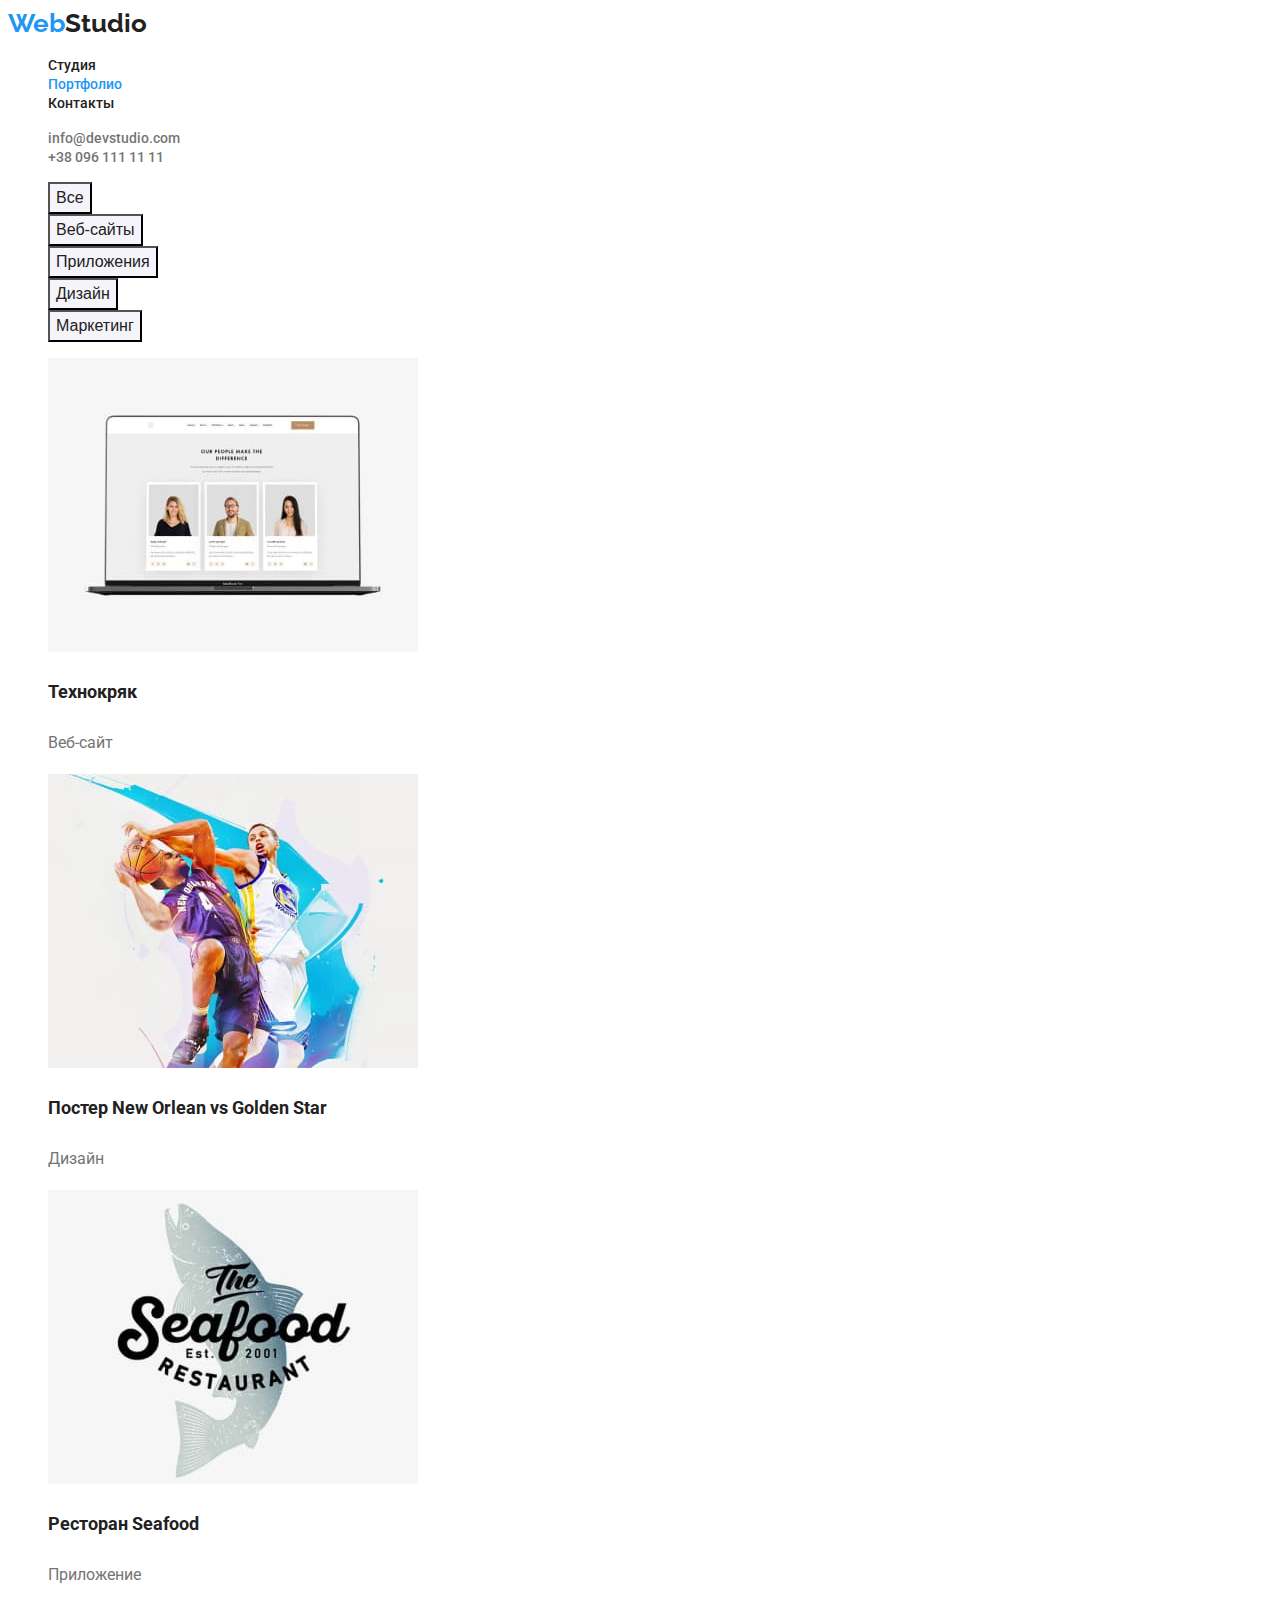
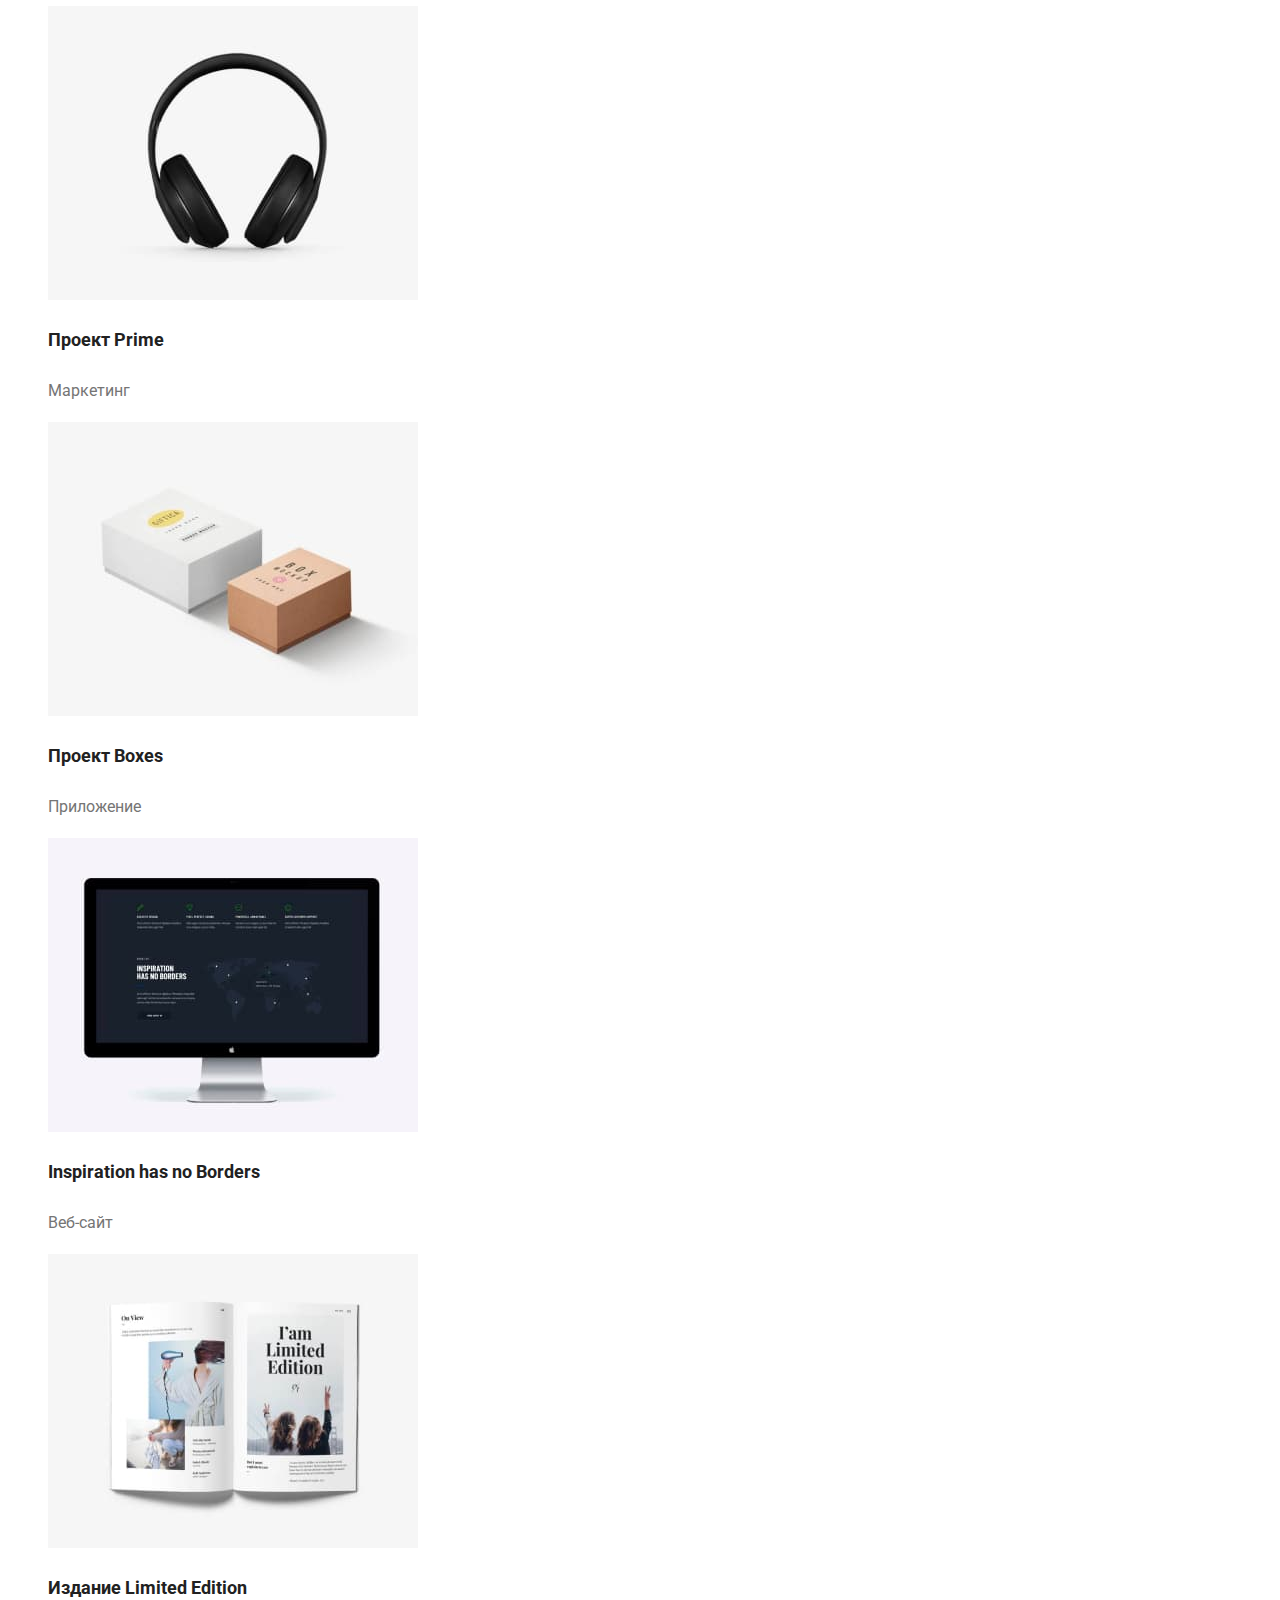
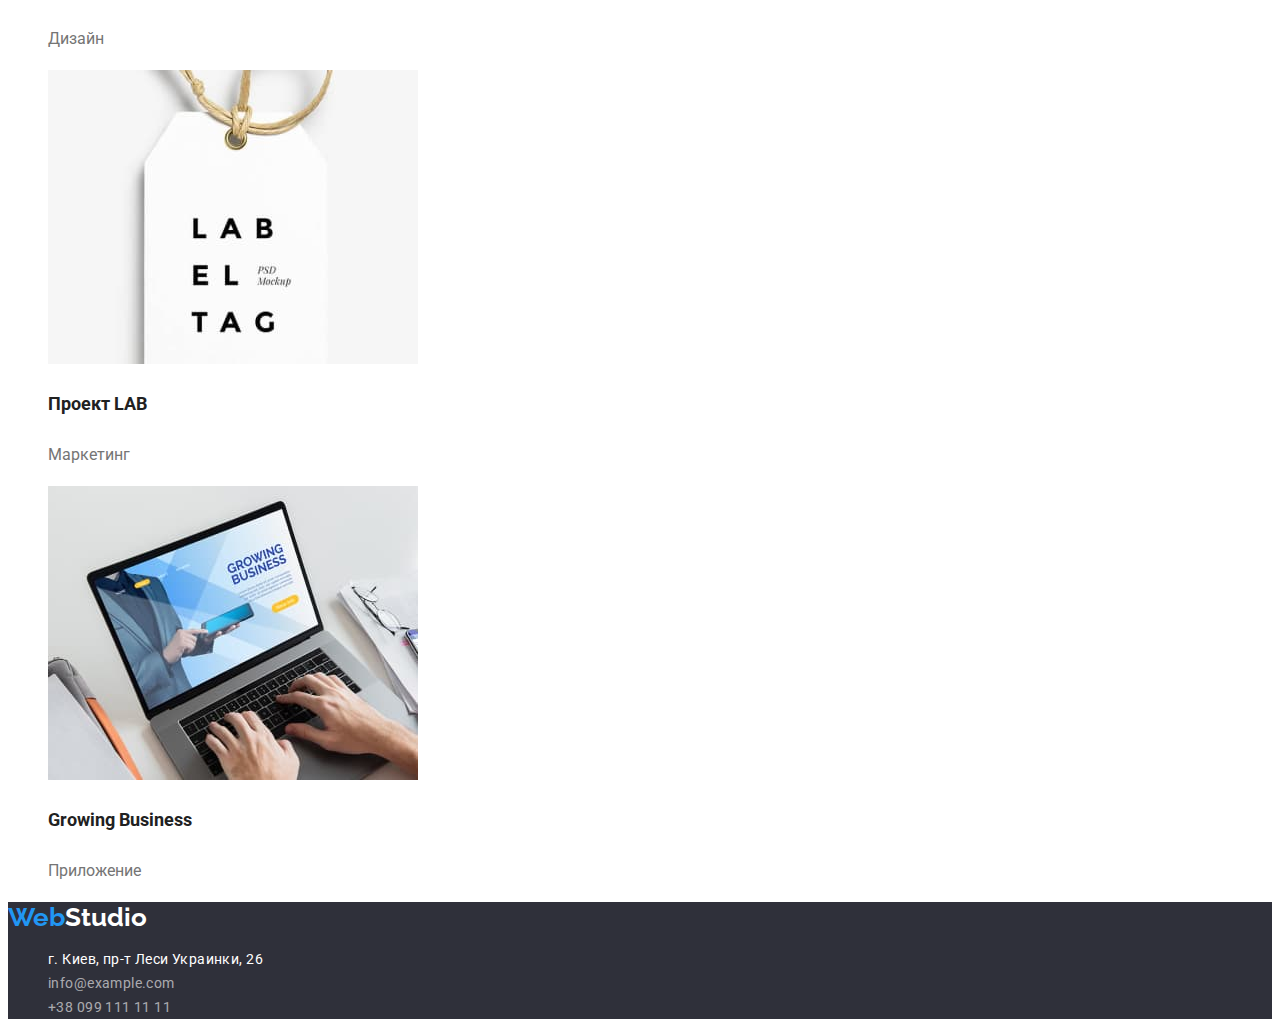
==== portfolio.html @ 24fcafbd "Initial commit" ====
<!DOCTYPE html>
<html lang="ru">
  <head>
    <meta charset="UTF-8" />
    <meta http-equiv="X-UA-Compatible" content="IE=edge" />
    <meta name="viewport" content="width=device-width, initial-scale=1.0" />
    <title>Portfolio</title>
    <link rel="preconnect" href="https://fonts.googleapis.com" />
    <link rel="preconnect" href="https://fonts.gstatic.com" crossorigin />
    <link
      href="https://fonts.googleapis.com/css2?family=Raleway:wght@700&family=Roboto:wght@400;500;700;900&display=swap"
      rel="stylesheet"
    />
    <link rel="stylesheet" href="./css/styles.css" />
  </head>
  <body>
    <!--Верхняя линия-->
    <header>
      <nav>
        <a href="./index.html" class="logo"> <span class="web">Web</span>Studio</a>
        <ul class="site-nav list">
          <li><a href="./index.html" class="link">Студия</a></li>
          <li><a href="./portfolio.html" class="link current">Портфолио</a></li>
          <li><a href="" class="link">Контакты</a></li>
        </ul>
      </nav>
      <ul class="contacts-nav list">
        <li><a href="mailto:info@devstudio.com" class="link">info@devstudio.com</a></li>
        <li><a href="tel:+380961111111" class="link">+38 096 111 11 11</a></li>
      </ul>
    </header>
    <!--Projects-->
    <main>
      <section>
        <h1 class="visually-hidden">Портфолио проектов</h1>
        <ul class="filters list">
          <li>
            <button type="button" class="btn-filters">Все</button>
          </li>
          <li>
            <button type="button" class="btn-filters">Веб-сайты</button>
          </li>
          <li>
            <button type="button" class="btn-filters">Приложения</button>
          </li>
          <li>
            <button type="button" class="btn-filters">Дизайн</button>
          </li>
          <li>
            <button type="button" class="btn-filters">Маркетинг</button>
          </li>
        </ul>
        <h2 class="visually-hidden">Примеры проектов</h2>
        <ul class="project-examples list">
          <li>
            <a class="project-examples-li" href=""
              ><img src="images/project1.jpg" alt="Фото проекта Технокряк" width="370" />
              <h3 class="title-project">Технокряк</h3>
              <p class="project-p">Веб-сайт</p></a
            >
          </li>
          <li>
            <a class="project-examples-li" href="">
              <img
                src="images/project2.jpg"
                alt="Фото постера New Orlean vs Golden Star"
                width="370"
              />
              <h3 class="title-project">Постер New Orlean vs Golden Star</h3>
              <p class="project-p">Дизайн</p>
            </a>
          </li>
          <li>
            <a class="project-examples-li" href="">
              <img src="images/project3.jpg" alt="Фото ресторана Seafood" width="370" />
              <h3 class="title-project">Ресторан Seafood</h3>
              <p class="project-p">Приложение</p>
            </a>
          </li>
          <li>
            <a class="project-examples-li" href=""
              ><img src="images/project4.jpg" alt="Фото проекта Prime" width="370" />
              <h3 class="title-project">Проект Prime</h3>
              <p class="project-p">Маркетинг</p></a
            >
          </li>
          <li>
            <a class="project-examples-li" href=""
              ><img src="images/project5.jpg" alt="Фото проекта Boxes" width="370" />
              <h3 class="title-project">Проект Boxes</h3>
              <p class="project-p">Приложение</p></a
            >
          </li>
          <li>
            <a class="project-examples-li" href=""
              ><img
                src="images/project6.jpg"
                alt="Фото проекта Inspiration has no Borders"
                width="370"
              />
              <h3 class="title-project">Inspiration has no Borders</h3>
              <p class="project-p">Веб-сайт</p></a
            >
          </li>
          <li>
            <a class="project-examples-li" href=""
              ><img src="images/project7.jpg" alt="Фото издания Limited Edition" width="370" />
              <h3 class="title-project">Издание Limited Edition</h3>
              <p class="project-p">Дизайн</p></a
            >
          </li>
          <li>
            <a class="project-examples-li" href=""
              ><img src="images/project8.jpg" alt="Фото проекта LAB" width="370" />
              <h3 class="title-project">Проект LAB</h3>
              <p class="project-p">Маркетинг</p></a
            >
          </li>
          <li>
            <a class="project-examples-li" href=""
              ><img src="images/project9.jpg" alt="Фото проекта Growing Business" width="370" />
              <h3 class="title-project">Growing Business</h3>
              <p class="project-p">Приложение</p></a
            >
          </li>
        </ul>
      </section>
    </main>
    <footer class="footer">
      <a href="./index.html" class="logo">
        <span class="web">Web</span><span class="studio">Studio</span></a
      >
      <address>
        <ul class="address list">
          <li>
            <a
              href="https://goo.gl/maps/2maCoC23QZweexvk6"
              target="_blank"
              rel="noopener noreferrer"
              class="link"
              ><span class="add">г. Киев, пр-т Леси Украинки, 26</span></a
            >
          </li>
          <li class="mail">
            <a href="mailto:info@example.com" class="link">info@example.com</a>
          </li>
          <li class="phone">
            <a href="tel:380991111111" class="link"> +38 099 111 11 11 </a>
          </li>
        </ul>
      </address>
    </footer>
  </body>
</html>
---- css/styles.css ----
/*цвет основного текста #757575 */
/*вторичный цвет текста #212121 */
/*белый цвет #FFFFFF */
/*цвет акцента #2196F3 */
/* светлый цвет фона #E5E5E5 */
/* темный цвет фона #2F303A */
/* вторичный цвет фона #F5F4FA */

/* Common styles */
:root {
  --primary-text-color: #757575;
  --title-text-color: #212121;
  --accent-color: #2196f3;
  --accent-btn-color: #188ce8;
  --primary-white-color: #ffffff;
  --dark-background: #2f303a;
  --secondary-background: #f5f4fa;
  --rgba-grey: rgba(255, 255, 255, 0.6);
}
body {
  font-family: 'Roboto', sans-serif;
  color: var(--primary-text-color);
  background: var(--primary-white-color);
}
.list {
  list-style: none;
}
.link {
  text-decoration: none;
  color: currentColor;
}
/* Семантичне приховування елементів */
.visually-hidden {
  position: absolute;
  white-space: nowrap;
  width: 1px;
  height: 1px;
  overflow: hidden;
  border: 0;
  padding: 0;
  clip: rect(0 0 0 0);
  clip-path: inset(50%);
  margin: -1px;
}
/* Logo */
.logo {
  font-family: 'Raleway', sans-serif;
  color: var(--title-text-color);
  font-weight: 700;
  font-size: 26px;
  line-height: 1.19;
  text-decoration: none;
}
.logo .web {
  color: var(--accent-color);
  font-weight: 700;
}

/* Site nav */
.site-nav .link {
  color: var(--title-text-color);
  text-decoration: none;
  font-weight: 500;
  font-size: 14px;
  line-height: 1.14;
}

.site-nav .link:hover,
.site-nav .link:focus {
  color: var(--accent-color);
}
.site-nav .link.current {
  color: var(--accent-color);
}

.contacts-nav .link {
  text-decoration: none;
  color: var(--primary-text-color);
  font-style: normal;
  font-weight: 500;
  font-size: 14px;
  line-height: 1.14;
}
.contacts-nav .link:hover,
.contacts-nav .link:focus {
  color: var(--accent-color);
}
/* Шапка */
.head {
  background: var(--dark-background);
}
.head-title {
  color: var(--primary-white-color);
  font-weight: 900;
  font-size: 44px;
  line-height: 1.36;
  text-align: center;
  text-transform: uppercase;
}
.button {
  color: var(--primary-white-color);
  background-color: var(--accent-color);
  font-weight: 700;
  font-size: 16px;
  line-height: 1.875;
  align-items: center;
  text-align: center;
  cursor: pointer;
}
.button:hover,
.button:focus {
  background-color: var(--accent-btn-color);
}

/* Features */
.feature-list .title {
  color: var(--title-text-color);
  font-weight: 700;
  font-size: 14px;
  line-height: 1.14;
  letter-spacing: 0.03em;
  text-transform: uppercase;
}
.feature-list .features-p {
  color: var(--primary-text-color);
  font-weight: 400;
  font-size: 14px;
  line-height: 1.71;
  letter-spacing: 0.03em;
}

/* Functions */
.functions .title {
  color: var(--title-text-color);
}
.functions .title {
  font-weight: 700;
  font-size: 36px;
  line-height: 1.17;
  text-align: center;
}
/* Our team */
.team {
  color: var(--title-text-color);
  background: var(--secondary-background);
}
.team .title {
  font-weight: 700;
  font-size: 36px;
  line-height: 1.17;
  text-align: center;
}
.title-people {
  font-weight: 500;
  font-size: 16px;
  line-height: 1.1875;
  text-align: center;
}
.p-item {
  color: var(--primary-text-color);
  font-weight: 400;
  font-size: 16px;
  line-height: 19px;
  text-align: center;
}

/* Footer */
.footer {
  background: var(--dark-background);
}
.logo .studio {
  color: var(--primary-white-color);
}
.add {
  color: var(--primary-white-color);
}
.address .link {
  font-style: normal;
  text-decoration: none;
}
.address {
  font-weight: 400;
  font-size: 14px;
  line-height: 24px;
  letter-spacing: 0.03em;
  color: rgba(255, 255, 255, 0.6);
}

.address .link:hover,
.address .link:focus {
  color: var(--accent-color);
}

/* PORTFOLIO */
.btn-filters {
  color: var(--title-text-color);
  background-color: var(--secondary-background);
  font-weight: 500;
  font-size: 16px;
  line-height: 26px;
  cursor: pointer;
}
.btn-filters:hover {
  background-color: var(--accent-color);
  color: var(--primary-white-color);
}

.title-project {
  color: var(--title-text-color);
  font-weight: 700;
  font-size: 18px;
  line-height: 2;
}
.project-p {
  color: var(--primary-text-color);
  font-weight: 400;
  font-size: 16px;
  line-height: 1.875;
}
.project-examples-li {
  text-decoration: none;
}
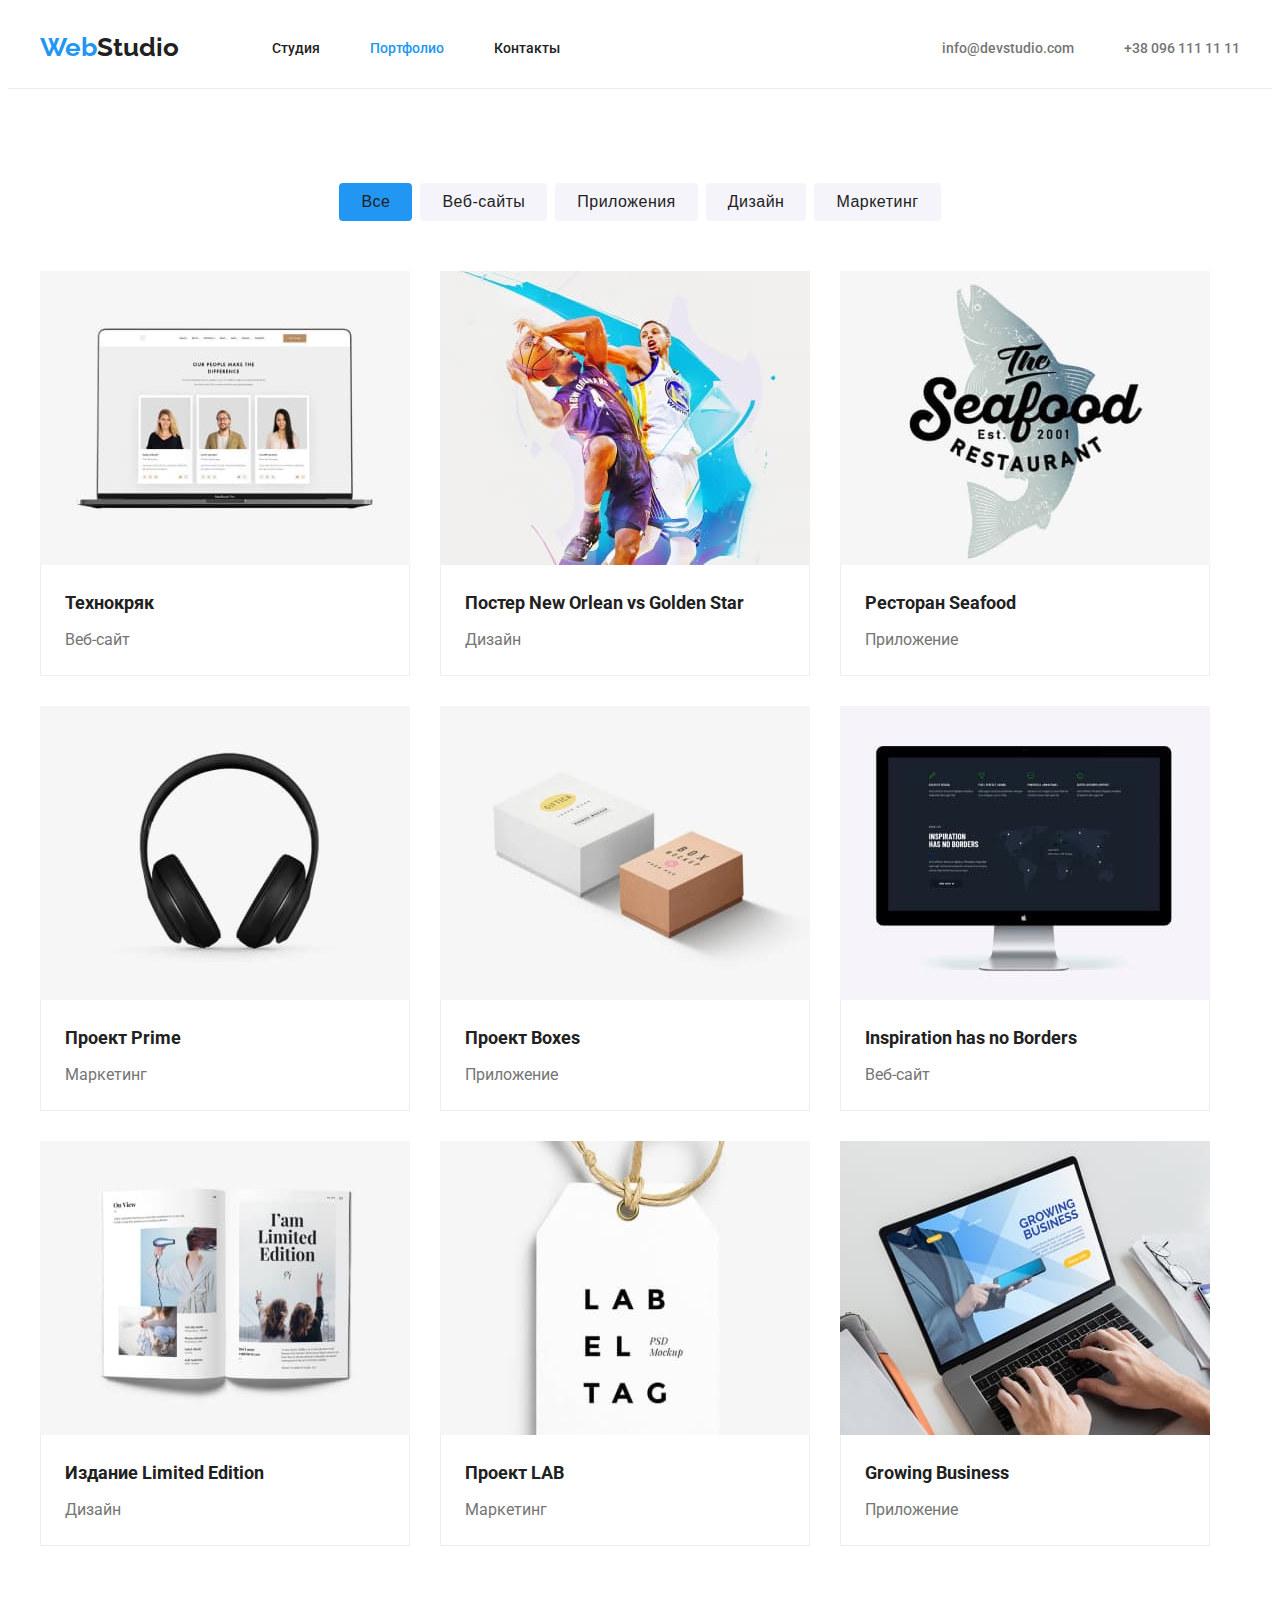
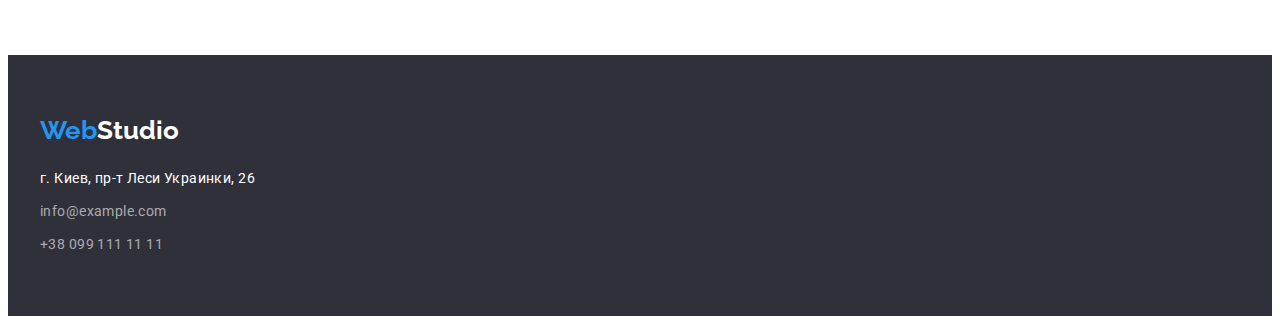
==== commit 5c35b6a8: "Finished HW3" ====
--- a/portfolio.html
+++ b/portfolio.html
@@ -15,140 +15,211 @@
   </head>
   <body>
     <!--Верхняя линия-->
-    <header>
-      <nav>
-        <a href="./index.html" class="logo"> <span class="web">Web</span>Studio</a>
-        <ul class="site-nav list">
-          <li><a href="./index.html" class="link">Студия</a></li>
-          <li><a href="./portfolio.html" class="link current">Портфолио</a></li>
-          <li><a href="" class="link">Контакты</a></li>
+    <header class="page-header">
+      <div class="container header-box">
+        <nav class="nav-header">
+          <a class="logo" href="./index.html"> <span class="web">Web</span>Studio</a>
+          <ul class="site-nav list">
+            <li class="link-item">
+              <a class="link" href="./index.html">Студия</a>
+            </li>
+            <li class="link-item">
+              <a class="link current" href="./portfolio.html">Портфолио</a>
+            </li>
+            <li class="link-item">
+              <a class="link" href="">Контакты</a>
+            </li>
+          </ul>
+        </nav>
+        <ul class="contacts-nav list">
+          <li class="contacts-nav-item">
+            <a class="link" href="mailto:info@devstudio.com">info@devstudio.com</a>
+          </li>
+          <li class="contacts-nav-item">
+            <a class="link" href="tel:+380961111111">+38 096 111 11 11</a>
+          </li>
         </ul>
-      </nav>
-      <ul class="contacts-nav list">
-        <li><a href="mailto:info@devstudio.com" class="link">info@devstudio.com</a></li>
-        <li><a href="tel:+380961111111" class="link">+38 096 111 11 11</a></li>
-      </ul>
+      </div>
     </header>
     <!--Projects-->
     <main>
-      <section>
+      <section class="container">
         <h1 class="visually-hidden">Портфолио проектов</h1>
         <ul class="filters list">
-          <li>
-            <button type="button" class="btn-filters">Все</button>
-          </li>
-          <li>
-            <button type="button" class="btn-filters">Веб-сайты</button>
-          </li>
-          <li>
-            <button type="button" class="btn-filters">Приложения</button>
-          </li>
-          <li>
-            <button type="button" class="btn-filters">Дизайн</button>
-          </li>
-          <li>
-            <button type="button" class="btn-filters">Маркетинг</button>
+          <li class="filters-list-item">
+            <button class="btn-filters current" type="button">Все</button>
+          </li>
+          <li class="filters-list-item">
+            <button class="btn-filters" type="button">Веб-сайты</button>
+          </li>
+          <li class="filters-list-item">
+            <button class="btn-filters" type="button">Приложения</button>
+          </li>
+          <li class="filters-list-item">
+            <button class="btn-filters" type="button">Дизайн</button>
+          </li>
+          <li class="filters-list-item">
+            <button class="btn-filters" type="button">Маркетинг</button>
           </li>
         </ul>
         <h2 class="visually-hidden">Примеры проектов</h2>
-        <ul class="project-examples list">
-          <li>
-            <a class="project-examples-li" href=""
-              ><img src="images/project1.jpg" alt="Фото проекта Технокряк" width="370" />
-              <h3 class="title-project">Технокряк</h3>
-              <p class="project-p">Веб-сайт</p></a
-            >
-          </li>
-          <li>
+        <ul class="project-examples grid list">
+          <li class="project-examples-item grid-item">
             <a class="project-examples-li" href="">
               <img
-                src="images/project2.jpg"
+                class="project-img"
+                src="./images/project1.jpg"
+                alt="Фото проекта Технокряк"
+                width="370"
+              />
+              <div class="project-examples-desc">
+                <h3 class="title-project">Технокряк</h3>
+                <p class="project-p">Веб-сайт</p>
+              </div>
+            </a>
+          </li>
+          <li class="project-examples-item grid-item">
+            <a class="project-examples-li" href="">
+              <img
+                class="project-img"
+                src="./images/project2.jpg"
                 alt="Фото постера New Orlean vs Golden Star"
                 width="370"
               />
-              <h3 class="title-project">Постер New Orlean vs Golden Star</h3>
-              <p class="project-p">Дизайн</p>
-            </a>
-          </li>
-          <li>
+              <div class="project-examples-desc">
+                <h3 class="title-project">Постер New Orlean vs Golden Star</h3>
+                <p class="project-p">Дизайн</p>
+              </div>
+            </a>
+          </li>
+          <li class="project-examples-item grid-item">
             <a class="project-examples-li" href="">
-              <img src="images/project3.jpg" alt="Фото ресторана Seafood" width="370" />
-              <h3 class="title-project">Ресторан Seafood</h3>
-              <p class="project-p">Приложение</p>
-            </a>
-          </li>
-          <li>
-            <a class="project-examples-li" href=""
-              ><img src="images/project4.jpg" alt="Фото проекта Prime" width="370" />
-              <h3 class="title-project">Проект Prime</h3>
-              <p class="project-p">Маркетинг</p></a
-            >
-          </li>
-          <li>
-            <a class="project-examples-li" href=""
-              ><img src="images/project5.jpg" alt="Фото проекта Boxes" width="370" />
-              <h3 class="title-project">Проект Boxes</h3>
-              <p class="project-p">Приложение</p></a
-            >
-          </li>
-          <li>
-            <a class="project-examples-li" href=""
-              ><img
-                src="images/project6.jpg"
+              <img
+                class="project-img"
+                src="./images/project3.jpg"
+                alt="Фото ресторана Seafood"
+                width="370"
+              />
+              <div class="project-examples-desc">
+                <h3 class="title-project">Ресторан Seafood</h3>
+                <p class="project-p">Приложение</p>
+              </div>
+            </a>
+          </li>
+          <li class="project-examples-item grid-item">
+            <a class="project-examples-li" href=""
+              ><img
+                class="project-img"
+                src="./images/project4.jpg"
+                alt="Фото проекта Prime"
+                width="370"
+              />
+              <div class="project-examples-desc">
+                <h3 class="title-project">Проект Prime</h3>
+                <p class="project-p">Маркетинг</p>
+              </div>
+            </a>
+          </li>
+          <li class="project-examples-item grid-item">
+            <a class="project-examples-li" href=""
+              ><img
+                class="project-img"
+                src="./images/project5.jpg"
+                alt="Фото проекта Boxes"
+                width="370"
+              />
+              <div class="project-examples-desc">
+                <h3 class="title-project">Проект Boxes</h3>
+                <p class="project-p">Приложение</p>
+              </div>
+            </a>
+          </li>
+          <li class="project-examples-item grid-item">
+            <a class="project-examples-li" href=""
+              ><img
+                class="project-img"
+                src="./images/project6.jpg"
                 alt="Фото проекта Inspiration has no Borders"
                 width="370"
               />
-              <h3 class="title-project">Inspiration has no Borders</h3>
-              <p class="project-p">Веб-сайт</p></a
-            >
-          </li>
-          <li>
-            <a class="project-examples-li" href=""
-              ><img src="images/project7.jpg" alt="Фото издания Limited Edition" width="370" />
-              <h3 class="title-project">Издание Limited Edition</h3>
-              <p class="project-p">Дизайн</p></a
-            >
-          </li>
-          <li>
-            <a class="project-examples-li" href=""
-              ><img src="images/project8.jpg" alt="Фото проекта LAB" width="370" />
-              <h3 class="title-project">Проект LAB</h3>
-              <p class="project-p">Маркетинг</p></a
-            >
-          </li>
-          <li>
-            <a class="project-examples-li" href=""
-              ><img src="images/project9.jpg" alt="Фото проекта Growing Business" width="370" />
-              <h3 class="title-project">Growing Business</h3>
-              <p class="project-p">Приложение</p></a
-            >
+              <div class="project-examples-desc">
+                <h3 class="title-project">Inspiration has no Borders</h3>
+                <p class="project-p">Веб-сайт</p>
+              </div>
+            </a>
+          </li>
+          <li class="project-examples-item grid-item">
+            <a class="project-examples-li" href=""
+              ><img
+                class="project-img"
+                src="./images/project7.jpg"
+                alt="Фото издания Limited Edition"
+                width="370"
+              />
+              <div class="project-examples-desc">
+                <h3 class="title-project">Издание Limited Edition</h3>
+                <p class="project-p">Дизайн</p>
+              </div>
+            </a>
+          </li>
+          <li class="project-examples-item grid-item">
+            <a class="project-examples-li" href=""
+              ><img
+                class="project-img"
+                src="./images/project8.jpg"
+                alt="Фото проекта LAB"
+                width="370"
+              />
+              <div class="project-examples-desc">
+                <h3 class="title-project">Проект LAB</h3>
+                <p class="project-p">Маркетинг</p>
+              </div>
+            </a>
+          </li>
+          <li class="project-examples-item grid-item">
+            <a class="project-examples-li" href=""
+              ><img
+                class="project-img"
+                src="./images/project9.jpg"
+                alt="Фото проекта Growing Business"
+                width="370"
+              />
+              <div class="project-examples-desc">
+                <h3 class="title-project">Growing Business</h3>
+                <p class="project-p">Приложение</p>
+              </div>
+            </a>
           </li>
         </ul>
       </section>
     </main>
     <footer class="footer">
-      <a href="./index.html" class="logo">
-        <span class="web">Web</span><span class="studio">Studio</span></a
-      >
-      <address>
-        <ul class="address list">
-          <li>
-            <a
-              href="https://goo.gl/maps/2maCoC23QZweexvk6"
-              target="_blank"
-              rel="noopener noreferrer"
-              class="link"
-              ><span class="add">г. Киев, пр-т Леси Украинки, 26</span></a
-            >
-          </li>
-          <li class="mail">
-            <a href="mailto:info@example.com" class="link">info@example.com</a>
-          </li>
-          <li class="phone">
-            <a href="tel:380991111111" class="link"> +38 099 111 11 11 </a>
-          </li>
-        </ul>
-      </address>
+      <div class="container">
+        <div class="footer-logo">
+          <a class="logo" href="./index.html">
+            <span class="web">Web</span><span class="studio">Studio</span></a
+          >
+        </div>
+        <address>
+          <ul class="address list">
+            <li class="address-list-item">
+              <a
+                href="https://goo.gl/maps/2maCoC23QZweexvk6"
+                target="_blank"
+                rel="noopener noreferrer"
+                class="link"
+                ><span class="add">г. Киев, пр-т Леси Украинки, 26</span></a
+              >
+            </li>
+            <li class="address-list-item">
+              <a class="link" href="mailto:info@example.com">info@example.com</a>
+            </li>
+            <li class="address-list-item">
+              <a class="link" href="tel:380991111111"> +38 099 111 11 11</a>
+            </li>
+          </ul>
+        </address>
+      </div>
     </footer>
   </body>
 </html>
--- a/css/styles.css
+++ b/css/styles.css
@@ -5,6 +5,14 @@
 /* светлый цвет фона #E5E5E5 */
 /* темный цвет фона #2F303A */
 /* вторичный цвет фона #F5F4FA */
+html {
+  box-sizing: border-box;
+}
+*,
+*::before,
+*::after {
+  box-sizing: inherit;
+}
 
 /* Common styles */
 :root {
@@ -16,18 +24,69 @@
   --dark-background: #2f303a;
   --secondary-background: #f5f4fa;
   --rgba-grey: rgba(255, 255, 255, 0.6);
-}
+  --border-color-header: #ececec;
+  --border-color-project: #eeeeee;
+  /* Grid */
+  --items: 1;
+  --indent: 30px;
+}
+
 body {
   font-family: 'Roboto', sans-serif;
   color: var(--primary-text-color);
   background: var(--primary-white-color);
 }
+h1,
+h2,
+h3,
+h4,
+h5,
+h6,
+p,
+ul {
+  margin: 0;
+}
 .list {
   list-style: none;
+  margin: 0;
+  padding: 0;
 }
 .link {
   text-decoration: none;
   color: currentColor;
+}
+.container {
+  /* outline: 1px solid red; */
+  width: 1200px;
+  margin-left: auto;
+  margin-right: auto;
+}
+/**
+  |============================
+  | Сітка на flex-box
+  |============================
+*/
+.grid {
+  display: flex;
+  flex-wrap: wrap;
+
+  /* Вирішує проблему випадіння маржинів за межі контейнеру */
+  margin: calc(-1 * var(--indent) / 2);
+
+  /* Є проблема випадіння маржинів за межі контейнеру */
+  /* margin-right: -30px;
+  margin-top: -30px; */
+}
+
+.grid-item {
+  flex-basis: calc((100% - var(--indent) * var(--items)) / var(--items));
+
+  /* Вирішує проблему випадіння маржинів за межі контейнеру */
+  margin: calc(var(--indent) / 2);
+
+  /* Є проблема випадіння маржинів за межі контейнеру */
+  /* margin-right: 30px;
+  margin-top: 30px; */
 }
 /* Семантичне приховування елементів */
 .visually-hidden {
@@ -42,6 +101,18 @@
   clip-path: inset(50%);
   margin: -1px;
 }
+/* <!--Верхняя линия--> */
+.page-header {
+  border-bottom: 1px solid var(--border-color-header);
+}
+.header-box {
+  display: flex;
+  align-items: center;
+}
+.nav-header {
+  display: flex;
+}
+
 /* Logo */
 .logo {
   font-family: 'Raleway', sans-serif;
@@ -50,6 +121,10 @@
   font-size: 26px;
   line-height: 1.19;
   text-decoration: none;
+  margin-right: auto;
+  margin-top: 24px;
+  margin-bottom: 25px;
+  margin-right: 93px;
 }
 .logo .web {
   color: var(--accent-color);
@@ -57,12 +132,19 @@
 }
 
 /* Site nav */
+.site-nav {
+  display: flex;
+  align-items: center;
+}
 .site-nav .link {
   color: var(--title-text-color);
   text-decoration: none;
   font-weight: 500;
   font-size: 14px;
   line-height: 1.14;
+}
+.link-item:not(:last-child) {
+  margin-right: 50px;
 }
 
 .site-nav .link:hover,
@@ -73,6 +155,10 @@
   color: var(--accent-color);
 }
 
+.contacts-nav {
+  display: flex;
+  margin-left: auto;
+}
 .contacts-nav .link {
   text-decoration: none;
   color: var(--primary-text-color);
@@ -85,9 +171,16 @@
 .contacts-nav .link:focus {
   color: var(--accent-color);
 }
+.contacts-nav-item:not(:last-child) {
+  margin-right: 50px;
+}
 /* Шапка */
-.head {
+.hero {
   background: var(--dark-background);
+}
+.hero-box {
+  padding-top: 200px;
+  padding-bottom: 210px;
 }
 .head-title {
   color: var(--primary-white-color);
@@ -96,16 +189,24 @@
   line-height: 1.36;
   text-align: center;
   text-transform: uppercase;
+  width: 696px;
+  margin: 0 auto;
+  margin-bottom: 30px;
 }
 .button {
+  width: 200px;
   color: var(--primary-white-color);
   background-color: var(--accent-color);
   font-weight: 700;
   font-size: 16px;
-  line-height: 1.875;
+  line-height: 1.9;
   align-items: center;
   text-align: center;
   cursor: pointer;
+  padding: 10px 32px;
+  border-radius: 4px;
+  display: block;
+  margin: 0 auto;
 }
 .button:hover,
 .button:focus {
@@ -113,13 +214,14 @@
 }
 
 /* Features */
-.feature-list .title {
+.feature-item-title {
   color: var(--title-text-color);
   font-weight: 700;
   font-size: 14px;
   line-height: 1.14;
   letter-spacing: 0.03em;
   text-transform: uppercase;
+  margin-bottom: 10px;
 }
 .feature-list .features-p {
   color: var(--primary-text-color);
@@ -128,46 +230,69 @@
   line-height: 1.71;
   letter-spacing: 0.03em;
 }
+.feature-list {
+  --items: 4;
+  margin-top: 94px;
+  margin-bottom: 94px;
+}
 
 /* Functions */
-.functions .title {
-  color: var(--title-text-color);
-}
-.functions .title {
+.functions-title {
+  color: var(--title-text-color);
   font-weight: 700;
   font-size: 36px;
   line-height: 1.17;
   text-align: center;
+  margin-bottom: 50px;
+}
+.function-list {
+  --items: 3;
+  margin-bottom: 94px;
 }
 /* Our team */
+.team-list {
+  --items: 4;
+  margin-bottom: 94px;
+}
 .team {
   color: var(--title-text-color);
   background: var(--secondary-background);
 }
-.team .title {
+.team-title {
   font-weight: 700;
   font-size: 36px;
   line-height: 1.17;
   text-align: center;
+  margin-bottom: 50px;
 }
 .title-people {
   font-weight: 500;
   font-size: 16px;
   line-height: 1.1875;
   text-align: center;
-}
-.p-item {
+  margin-bottom: 10px;
+}
+.team-position {
   color: var(--primary-text-color);
   font-weight: 400;
   font-size: 16px;
   line-height: 19px;
   text-align: center;
+}
+.team-list-img {
+  margin-bottom: 30px;
 }
 
 /* Footer */
 .footer {
   background: var(--dark-background);
-}
+  padding-top: 60px;
+  padding-bottom: 60px;
+}
+.footer-logo {
+  margin-bottom: 20px;
+}
+
 .logo .studio {
   color: var(--primary-white-color);
 }
@@ -190,15 +315,42 @@
 .address .link:focus {
   color: var(--accent-color);
 }
+.address-list-item:not(:last-child) {
+  margin-bottom: 9px;
+}
 
 /* PORTFOLIO */
+.filters {
+  list-style: none;
+  justify-content: center;
+  margin-top: 94px;
+  margin-bottom: 34px;
+  display: flex;
+}
+.filters-list-item:not(:last-child) {
+  margin-right: 8px;
+}
+.filters-list-item {
+  margin-bottom: 16px;
+}
+
 .btn-filters {
   color: var(--title-text-color);
   background-color: var(--secondary-background);
   font-weight: 500;
   font-size: 16px;
-  line-height: 26px;
+  line-height: 1.625;
+  align-items: center;
+  text-align: center;
+  padding: 6px 22px;
+  display: block;
+  letter-spacing: 0.03em;
+  border-radius: 4px;
+  border-style: none;
   cursor: pointer;
+}
+.btn-filters.current {
+  background-color: var(--accent-color);
 }
 .btn-filters:hover {
   background-color: var(--accent-color);
@@ -210,6 +362,7 @@
   font-weight: 700;
   font-size: 18px;
   line-height: 2;
+  margin-bottom: 4px;
 }
 .project-p {
   color: var(--primary-text-color);
@@ -217,6 +370,21 @@
   font-size: 16px;
   line-height: 1.875;
 }
+
+.project-examples {
+  --items: 9;
+  margin-bottom: 94px;
+}
+
 .project-examples-li {
   text-decoration: none;
 }
+.project-examples-desc {
+  padding: 20px 24px;
+  border-right: 1px solid var(--border-color-project);
+  border-bottom: 1px solid var(--border-color-project);
+  border-left: 1px solid var(--border-color-project);
+}
+.project-img {
+  display: block;
+}
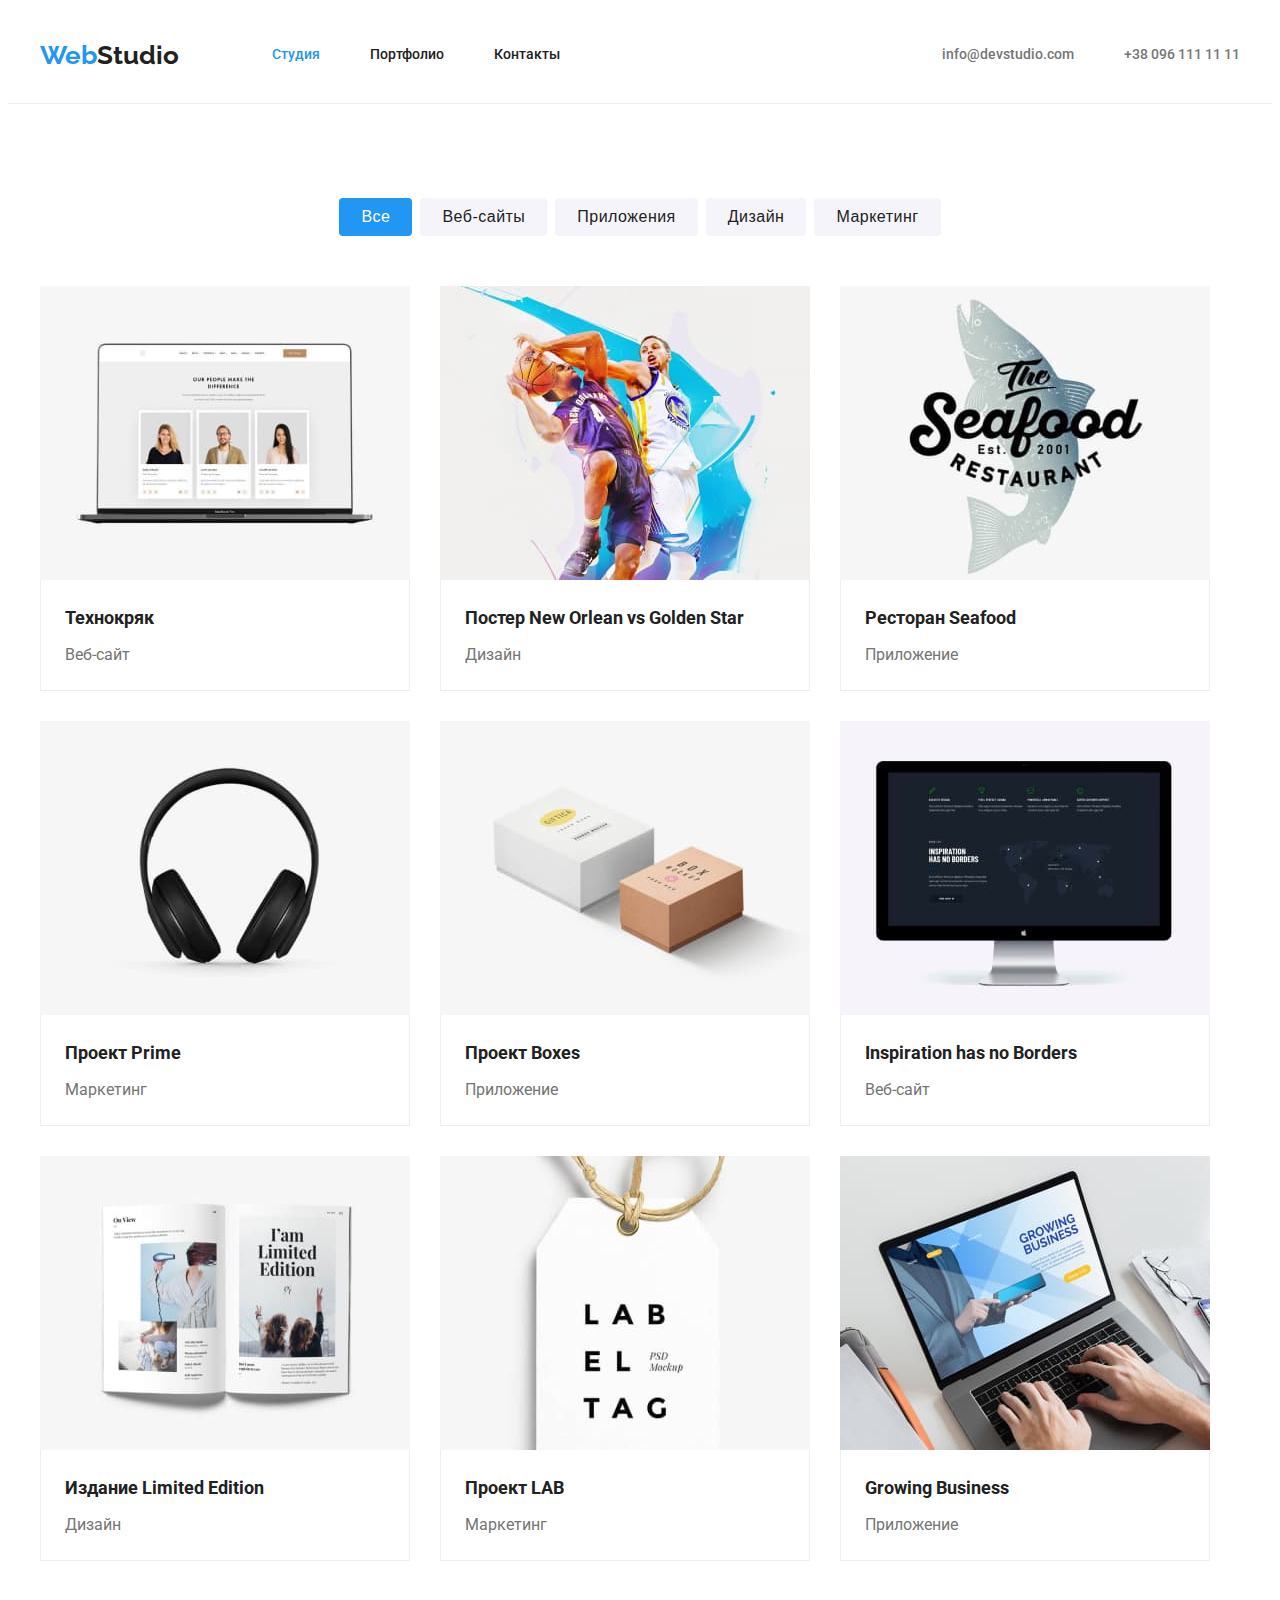
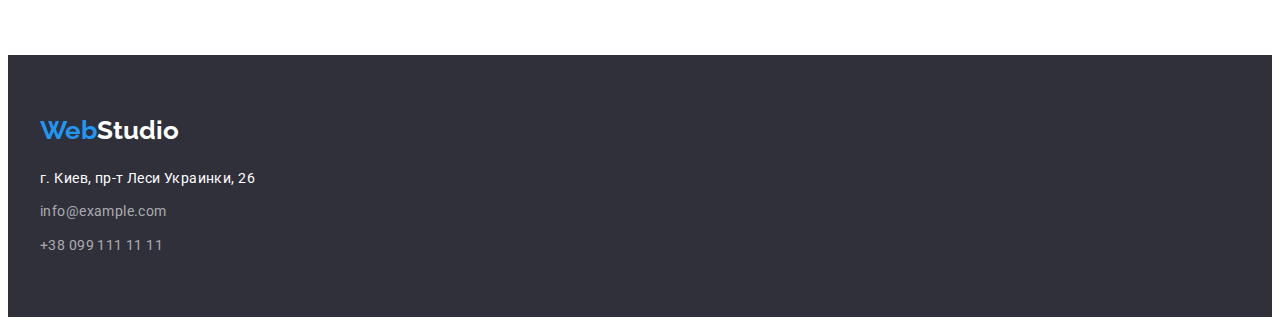
==== commit eaa01a2b: "fixed HW3" ====
--- a/portfolio.html
+++ b/portfolio.html
@@ -4,7 +4,16 @@
     <meta charset="UTF-8" />
     <meta http-equiv="X-UA-Compatible" content="IE=edge" />
     <meta name="viewport" content="width=device-width, initial-scale=1.0" />
-    <title>Portfolio</title>
+    <title>WebStudio</title>
+    <!-- Подключение файла нормализации (нормалайз) -->
+    <link
+      rel="stylesheet"
+      href="https://cdnjs.cloudflare.com/ajax/libs/modern-normalize/1.1.0/modern-normalize.min.css"
+      integrity="sha512-wpPYUAdjBVSE4KJnH1VR1HeZfpl1ub8YT/NKx4PuQ5NmX2tKuGu6U/JRp5y+Y8XG2tV+wKQpNHVUX03MfMFn9Q=="
+      crossorigin="anonymous"
+      referrerpolicy="no-referrer"
+    />
+    <!-- Подключение шрифтов Google fonts -->
     <link rel="preconnect" href="https://fonts.googleapis.com" />
     <link rel="preconnect" href="https://fonts.gstatic.com" crossorigin />
     <link
@@ -21,10 +30,10 @@
           <a class="logo" href="./index.html"> <span class="web">Web</span>Studio</a>
           <ul class="site-nav list">
             <li class="link-item">
-              <a class="link" href="./index.html">Студия</a>
+              <a class="link current" href="./index.html">Студия</a>
             </li>
             <li class="link-item">
-              <a class="link current" href="./portfolio.html">Портфолио</a>
+              <a class="link" href="./portfolio.html">Портфолио</a>
             </li>
             <li class="link-item">
               <a class="link" href="">Контакты</a>
@@ -43,7 +52,7 @@
     </header>
     <!--Projects-->
     <main>
-      <section class="container">
+      <section class="container project-box">
         <h1 class="visually-hidden">Портфолио проектов</h1>
         <ul class="filters list">
           <li class="filters-list-item">
@@ -195,7 +204,7 @@
     </main>
     <footer class="footer">
       <div class="container">
-        <div class="footer-logo">
+        <div class="footer-box">
           <a class="logo" href="./index.html">
             <span class="web">Web</span><span class="studio">Studio</span></a
           >
--- a/css/styles.css
+++ b/css/styles.css
@@ -54,6 +54,7 @@
 .link {
   text-decoration: none;
   color: currentColor;
+  display: block;
 }
 .container {
   /* outline: 1px solid red; */
@@ -108,6 +109,8 @@
 .header-box {
   display: flex;
   align-items: center;
+  padding-top: 32px;
+  padding-bottom: 32px;
 }
 .nav-header {
   display: flex;
@@ -122,9 +125,8 @@
   line-height: 1.19;
   text-decoration: none;
   margin-right: auto;
-  margin-top: 24px;
-  margin-bottom: 25px;
   margin-right: 93px;
+  display: block;
 }
 .logo .web {
   color: var(--accent-color);
@@ -142,6 +144,7 @@
   font-weight: 500;
   font-size: 14px;
   line-height: 1.14;
+  display: block;
 }
 .link-item:not(:last-child) {
   margin-right: 50px;
@@ -180,7 +183,7 @@
 }
 .hero-box {
   padding-top: 200px;
-  padding-bottom: 210px;
+  padding-bottom: 200px;
 }
 .head-title {
   color: var(--primary-white-color);
@@ -214,6 +217,10 @@
 }
 
 /* Features */
+.features-box {
+  padding-top: 94px;
+  padding-bottom: 94px;
+}
 .feature-item-title {
   color: var(--title-text-color);
   font-weight: 700;
@@ -232,11 +239,17 @@
 }
 .feature-list {
   --items: 4;
-  margin-top: 94px;
-  margin-bottom: 94px;
 }
 
 /* Functions */
+.feature-item-desc {
+}
+.function-item-img {
+  display: block;
+}
+.functions-box {
+  padding-bottom: 94px;
+}
 .functions-title {
   color: var(--title-text-color);
   font-weight: 700;
@@ -247,12 +260,14 @@
 }
 .function-list {
   --items: 3;
-  margin-bottom: 94px;
 }
 /* Our team */
+.team-box {
+  padding-top: 94px;
+  padding-bottom: 94px;
+}
 .team-list {
   --items: 4;
-  margin-bottom: 94px;
 }
 .team {
   color: var(--title-text-color);
@@ -280,6 +295,7 @@
   text-align: center;
 }
 .team-list-img {
+  display: block;
   margin-bottom: 30px;
 }
 
@@ -289,10 +305,9 @@
   padding-top: 60px;
   padding-bottom: 60px;
 }
-.footer-logo {
-  margin-bottom: 20px;
-}
-
+.footer-box {
+  padding-bottom: 20px;
+}
 .logo .studio {
   color: var(--primary-white-color);
 }
@@ -306,7 +321,7 @@
 .address {
   font-weight: 400;
   font-size: 14px;
-  line-height: 24px;
+  line-height: 1.74;
   letter-spacing: 0.03em;
   color: rgba(255, 255, 255, 0.6);
 }
@@ -320,10 +335,13 @@
 }
 
 /* PORTFOLIO */
+.project-box {
+  padding-top: 94px;
+  padding-bottom: 94px;
+}
 .filters {
   list-style: none;
   justify-content: center;
-  margin-top: 94px;
   margin-bottom: 34px;
   display: flex;
 }
@@ -351,6 +369,7 @@
 }
 .btn-filters.current {
   background-color: var(--accent-color);
+  color: var(--primary-white-color);
 }
 .btn-filters:hover {
   background-color: var(--accent-color);
@@ -373,7 +392,6 @@
 
 .project-examples {
   --items: 9;
-  margin-bottom: 94px;
 }
 
 .project-examples-li {
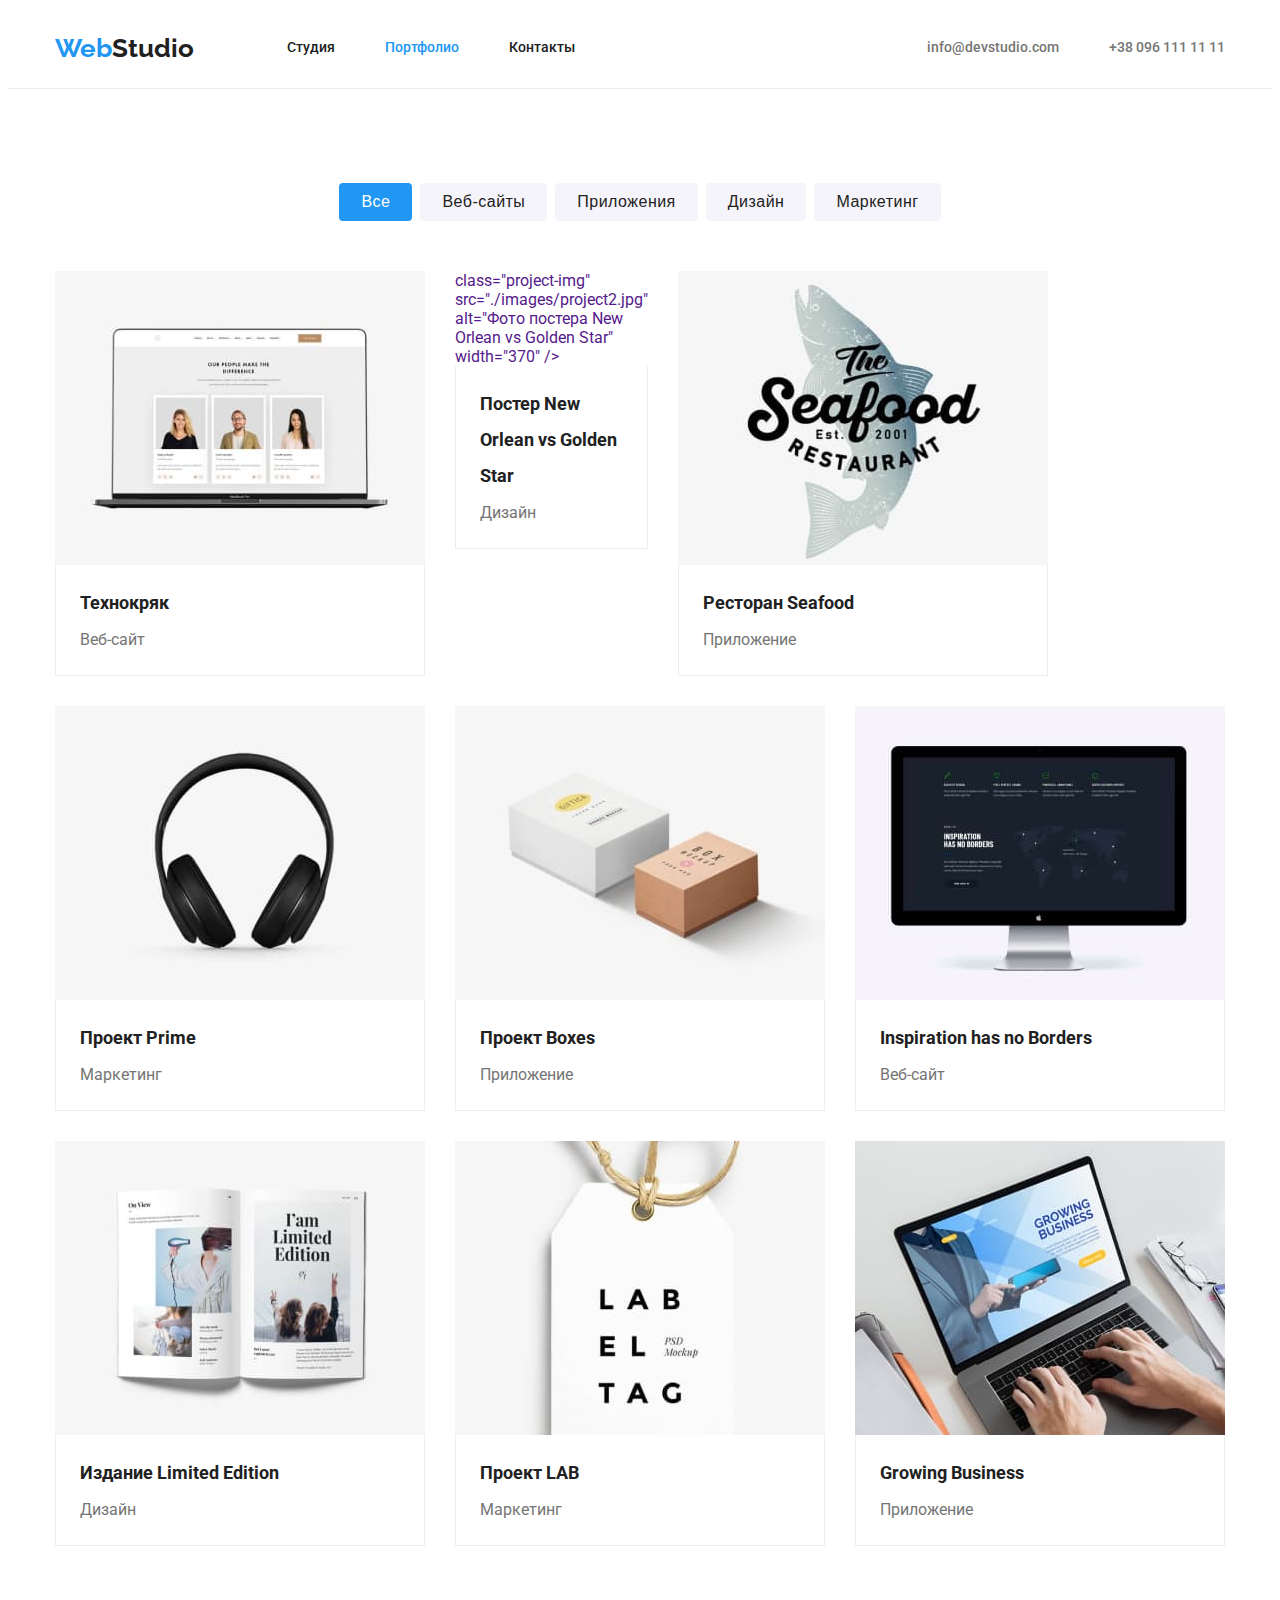
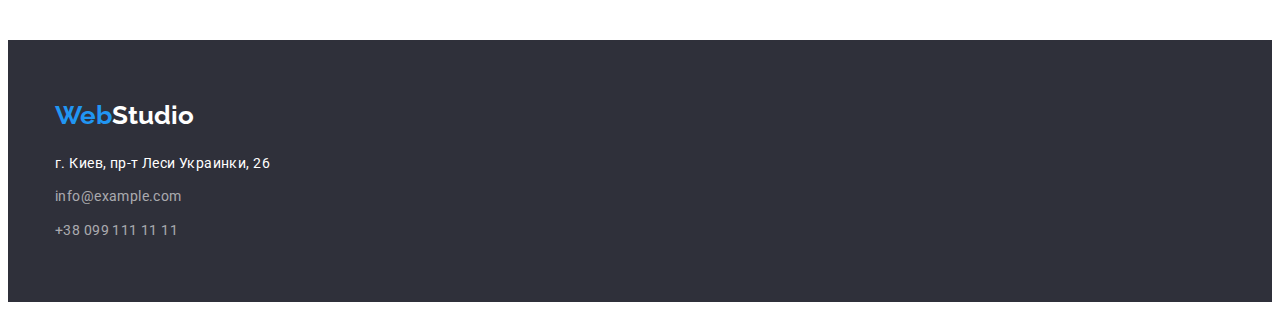
==== commit 35960d3b: "correct padding" ====
--- a/portfolio.html
+++ b/portfolio.html
@@ -30,10 +30,10 @@
           <a class="logo" href="./index.html"> <span class="web">Web</span>Studio</a>
           <ul class="site-nav list">
             <li class="link-item">
-              <a class="link current" href="./index.html">Студия</a>
+              <a class="link" href="./index.html">Студия</a>
             </li>
             <li class="link-item">
-              <a class="link" href="./portfolio.html">Портфолио</a>
+              <a class="link current" href="./portfolio.html">Портфолио</a>
             </li>
             <li class="link-item">
               <a class="link" href="">Контакты</a>
@@ -89,12 +89,9 @@
           </li>
           <li class="project-examples-item grid-item">
             <a class="project-examples-li" href="">
-              <img
-                class="project-img"
-                src="./images/project2.jpg"
-                alt="Фото постера New Orlean vs Golden Star"
-                width="370"
-              />
+              <!-- <img -->
+              class="project-img" src="./images/project2.jpg" alt="Фото постера New Orlean vs Golden
+              Star" width="370" />
               <div class="project-examples-desc">
                 <h3 class="title-project">Постер New Orlean vs Golden Star</h3>
                 <p class="project-p">Дизайн</p>
@@ -204,11 +201,9 @@
     </main>
     <footer class="footer">
       <div class="container">
-        <div class="footer-box">
-          <a class="logo" href="./index.html">
-            <span class="web">Web</span><span class="studio">Studio</span></a
-          >
-        </div>
+        <a class="logo" href="./index.html">
+          <span class="web">Web</span><span class="studio">Studio</span></a
+        >
         <address>
           <ul class="address list">
             <li class="address-list-item">
--- a/css/styles.css
+++ b/css/styles.css
@@ -44,6 +44,7 @@
 h6,
 p,
 ul {
+  padding: 0;
   margin: 0;
 }
 .list {
@@ -58,7 +59,8 @@
 }
 .container {
   /* outline: 1px solid red; */
-  width: 1200px;
+  width: 1170px;
+
   margin-left: auto;
   margin-right: auto;
 }
@@ -109,11 +111,14 @@
 .header-box {
   display: flex;
   align-items: center;
+}
+.link-item .link {
   padding-top: 32px;
   padding-bottom: 32px;
 }
 .nav-header {
   display: flex;
+  align-items: center;
 }
 
 /* Logo */
@@ -169,6 +174,8 @@
   font-weight: 500;
   font-size: 14px;
   line-height: 1.14;
+  padding-top: 32px;
+  padding-bottom: 32px;
 }
 .contacts-nav .link:hover,
 .contacts-nav .link:focus {
@@ -180,10 +187,11 @@
 /* Шапка */
 .hero {
   background: var(--dark-background);
-}
-.hero-box {
   padding-top: 200px;
   padding-bottom: 200px;
+}
+.hero-box {
+  padding: 0 15px;
 }
 .head-title {
   color: var(--primary-white-color);
@@ -217,10 +225,11 @@
 }
 
 /* Features */
-.features-box {
+.features {
   padding-top: 94px;
   padding-bottom: 94px;
 }
+
 .feature-item-title {
   color: var(--title-text-color);
   font-weight: 700;
@@ -242,14 +251,14 @@
 }
 
 /* Functions */
-.feature-item-desc {
+.functions {
+  padding-top: 94px;
+  padding-bottom: 94px;
 }
 .function-item-img {
   display: block;
 }
-.functions-box {
-  padding-bottom: 94px;
-}
+
 .functions-title {
   color: var(--title-text-color);
   font-weight: 700;
@@ -262,7 +271,7 @@
   --items: 3;
 }
 /* Our team */
-.team-box {
+.team {
   padding-top: 94px;
   padding-bottom: 94px;
 }
@@ -279,6 +288,14 @@
   line-height: 1.17;
   text-align: center;
   margin-bottom: 50px;
+}
+.team-list-desc {
+  padding-top: 30px;
+  padding-bottom: 30px;
+  background-color: var(--primary-white-color);
+  box-shadow: 0px 1px 3px rgba(0, 0, 0, 0.12), 0px 1px 1px rgba(0, 0, 0, 0.14),
+    0px 2px 1px rgba(0, 0, 0, 0.2);
+  border-radius: 0px 0px 4px 4px;
 }
 .title-people {
   font-weight: 500;
@@ -296,7 +313,6 @@
 }
 .team-list-img {
   display: block;
-  margin-bottom: 30px;
 }
 
 /* Footer */
@@ -305,9 +321,10 @@
   padding-top: 60px;
   padding-bottom: 60px;
 }
-.footer-box {
-  padding-bottom: 20px;
-}
+.footer .logo {
+  margin-bottom: 20px;
+}
+
 .logo .studio {
   color: var(--primary-white-color);
 }
@@ -398,7 +415,10 @@
   text-decoration: none;
 }
 .project-examples-desc {
-  padding: 20px 24px;
+  padding-top: 20px;
+  padding-bottom: 20px;
+  padding-left: 24px;
+  padding-right: 24px;
   border-right: 1px solid var(--border-color-project);
   border-bottom: 1px solid var(--border-color-project);
   border-left: 1px solid var(--border-color-project);
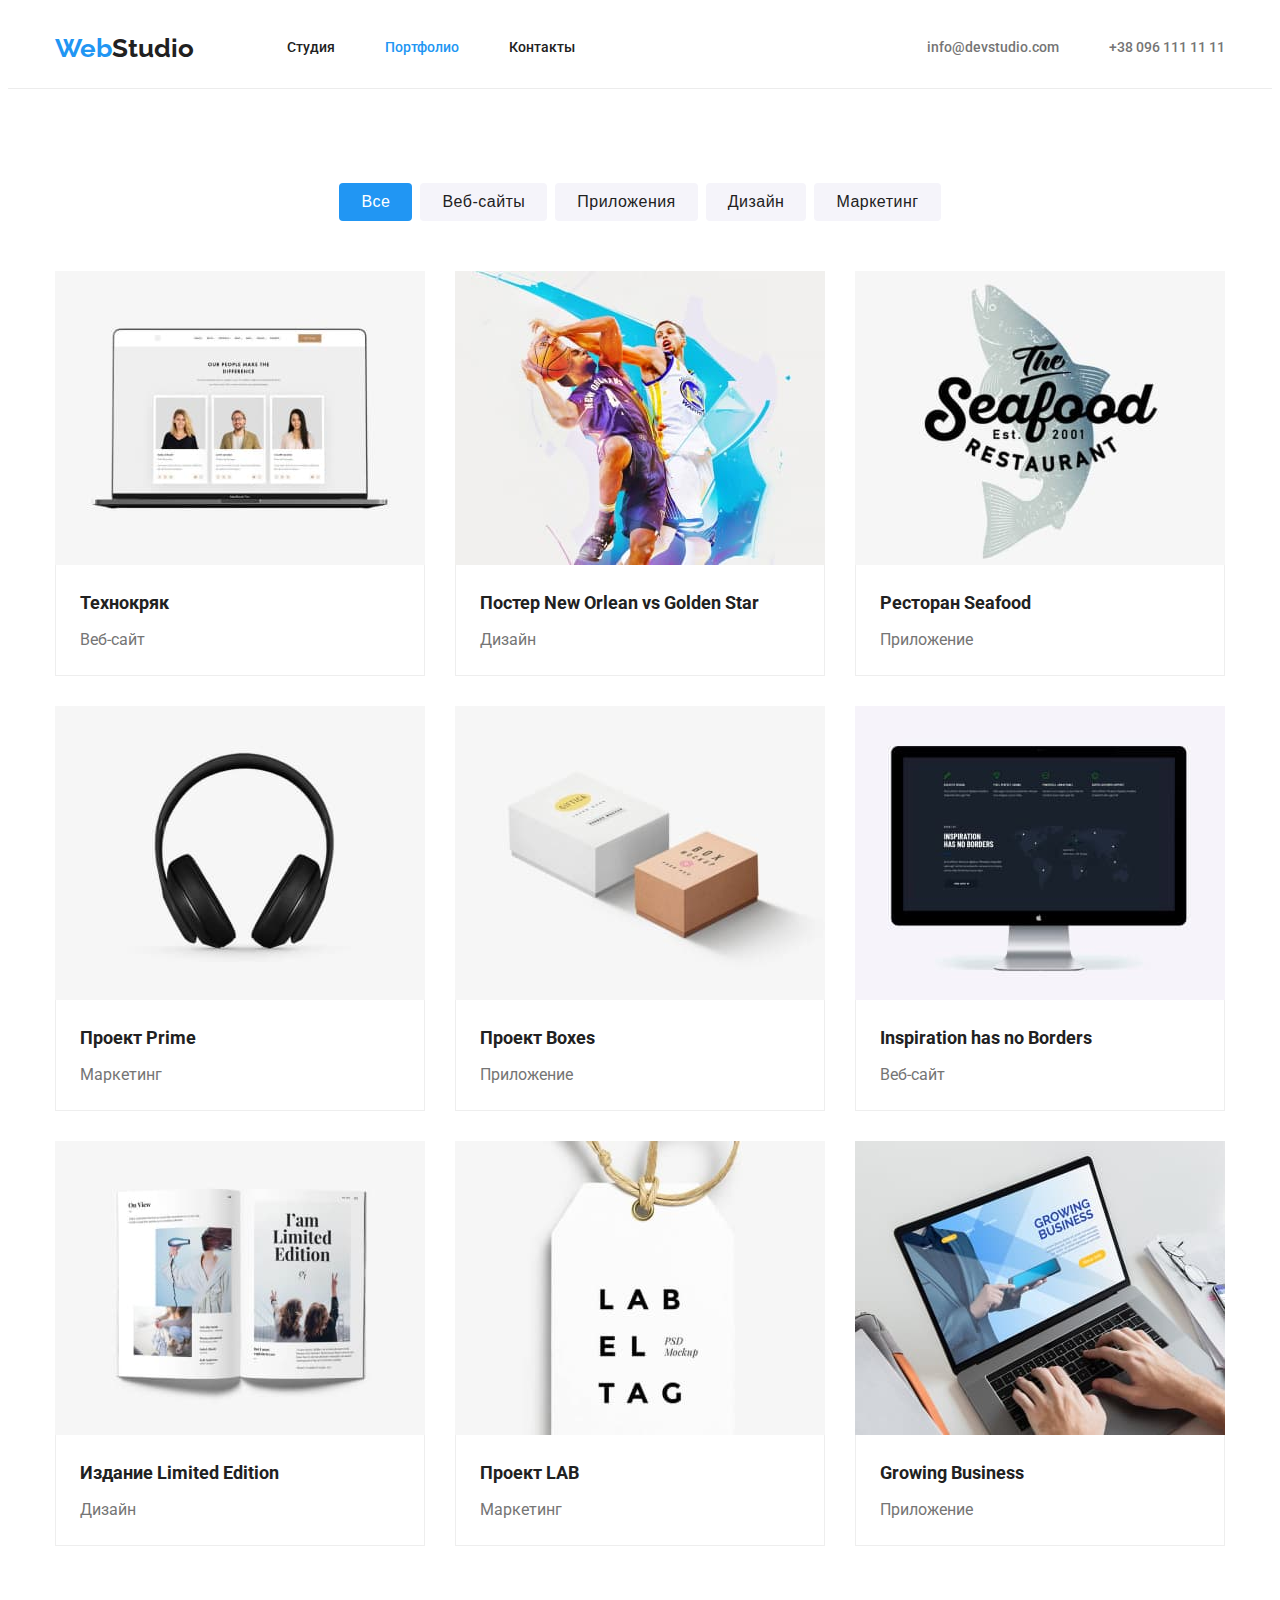
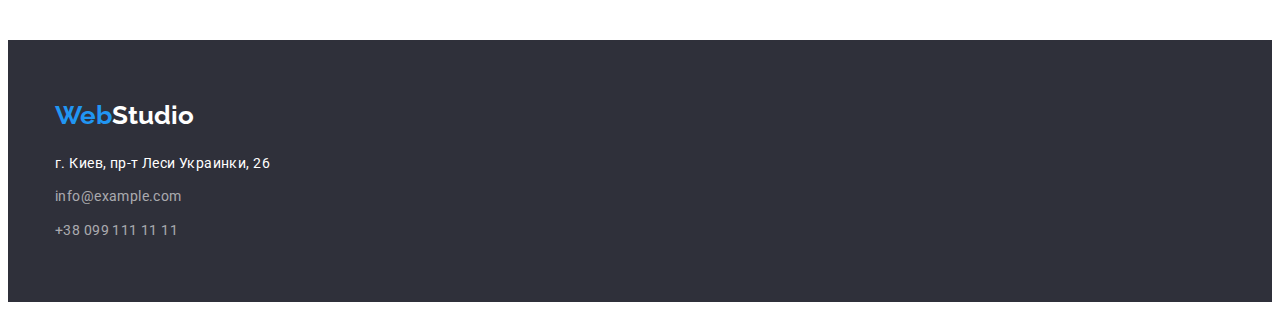
==== commit 1883cd86: "updated HW3" ====
--- a/portfolio.html
+++ b/portfolio.html
@@ -89,9 +89,12 @@
           </li>
           <li class="project-examples-item grid-item">
             <a class="project-examples-li" href="">
-              <!-- <img -->
-              class="project-img" src="./images/project2.jpg" alt="Фото постера New Orlean vs Golden
-              Star" width="370" />
+              <img
+                class="project-img"
+                src="./images/project2.jpg"
+                alt="Фото постера New Orlean vs Golden Star"
+                width="370"
+              />
               <div class="project-examples-desc">
                 <h3 class="title-project">Постер New Orlean vs Golden Star</h3>
                 <p class="project-p">Дизайн</p>
